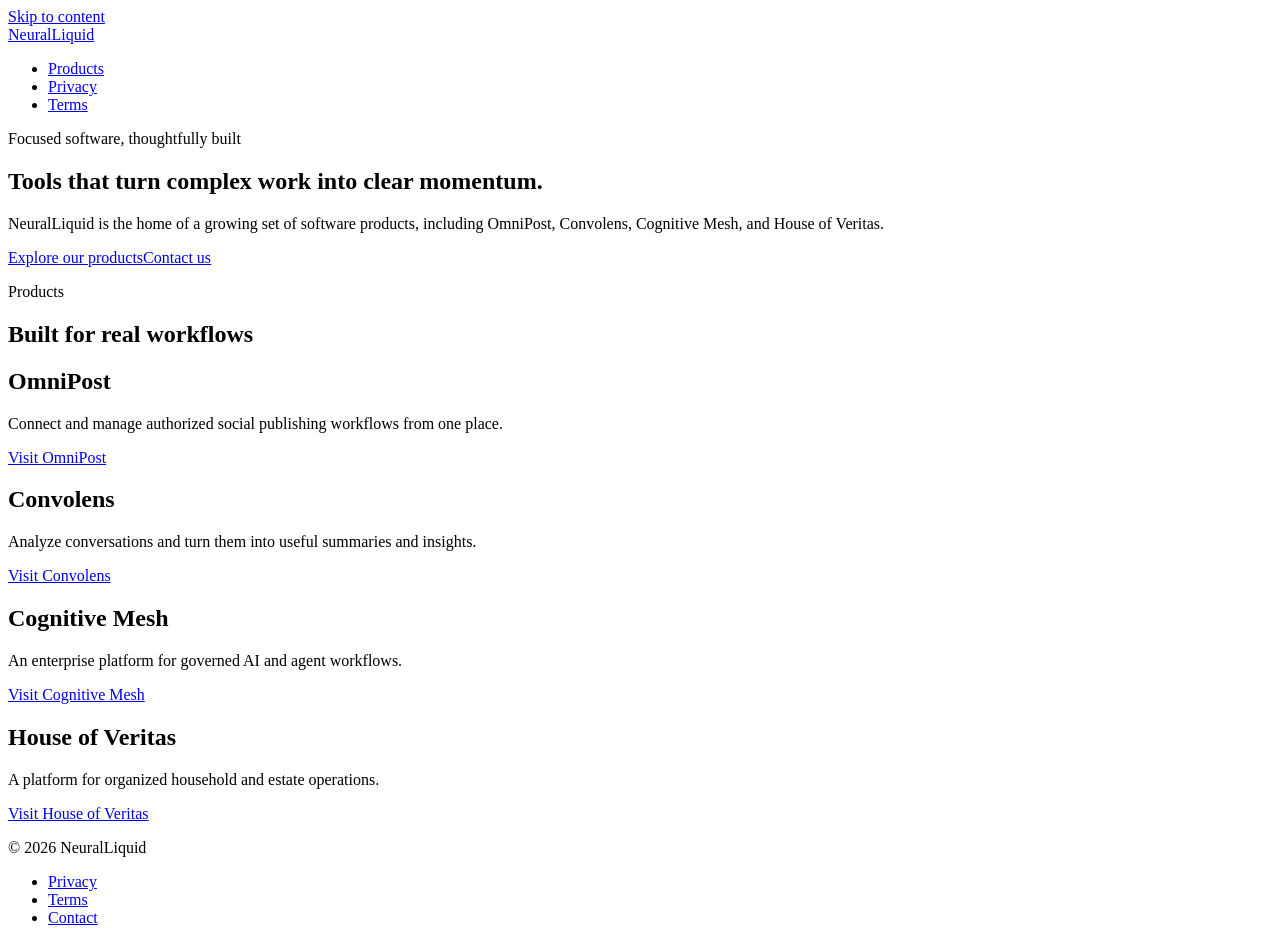
==== site/index.html @ 655962ce "Add NeuralLiquid website and legal policies" ====
<!doctype html>
<html lang="en">
<head>
  <meta charset="utf-8">
  <meta name="viewport" content="width=device-width, initial-scale=1">
  <meta name="description" content="NeuralLiquid builds focused software products for clearer work.">
  <title>NeuralLiquid</title>
  <link rel="stylesheet" href="/assets/site.css">
</head>
<body>
  <a class="skip-link" href="#main">Skip to content</a>
  <header class="site-header">
    <div class="bar">
      <a class="brand" href="/" aria-current="page">NeuralLiquid</a>
      <nav aria-label="Primary"><ul><li><a href="#products">Products</a></li><li><a href="/privacy/">Privacy</a></li><li><a href="/terms/">Terms</a></li></ul></nav>
    </div>
  </header>
  <main id="main">
    <section class="hero">
      <p class="eyebrow">Focused software, thoughtfully built</p>
      <h1>Tools that turn complex work into clear momentum.</h1>
      <p class="lede">NeuralLiquid is the home of a growing set of software products, including OmniPost, Convolens, Cognitive Mesh, and House of Veritas.</p>
      <div class="actions"><a class="button" href="#products">Explore our products</a><a class="button" href="mailto:omniposthq@gmail.com">Contact us</a></div>
    </section>
    <section id="products" aria-labelledby="products-title">
      <p class="eyebrow">Products</p>
      <h2 id="products-title">Built for real workflows</h2>
      <div class="grid">
        <article class="card"><h2>OmniPost</h2><p>Connect and manage authorized social publishing workflows from one place.</p><a href="https://omnipost.neuralliquid.ai">Visit OmniPost</a></article>
        <article class="card"><h2>Convolens</h2><p>Analyze conversations and turn them into useful summaries and insights.</p><a href="https://convolens.neuralliquid.ai">Visit Convolens</a></article>
        <article class="card"><h2>Cognitive Mesh</h2><p>An enterprise platform for governed AI and agent workflows.</p><a href="https://cognitive-mesh.neuralliquid.ai">Visit Cognitive Mesh</a></article>
        <article class="card"><h2>House of Veritas</h2><p>A platform for organized household and estate operations.</p><a href="https://hov.neuralliquid.ai">Visit House of Veritas</a></article>
      </div>
    </section>
  </main>
  <footer class="site-footer"><div class="bar"><p class="footer-note">© 2026 NeuralLiquid</p><ul class="footer-links"><li><a href="/privacy/">Privacy</a></li><li><a href="/terms/">Terms</a></li><li><a href="mailto:omniposthq@gmail.com">Contact</a></li></ul></div></footer>
</body>
</html>
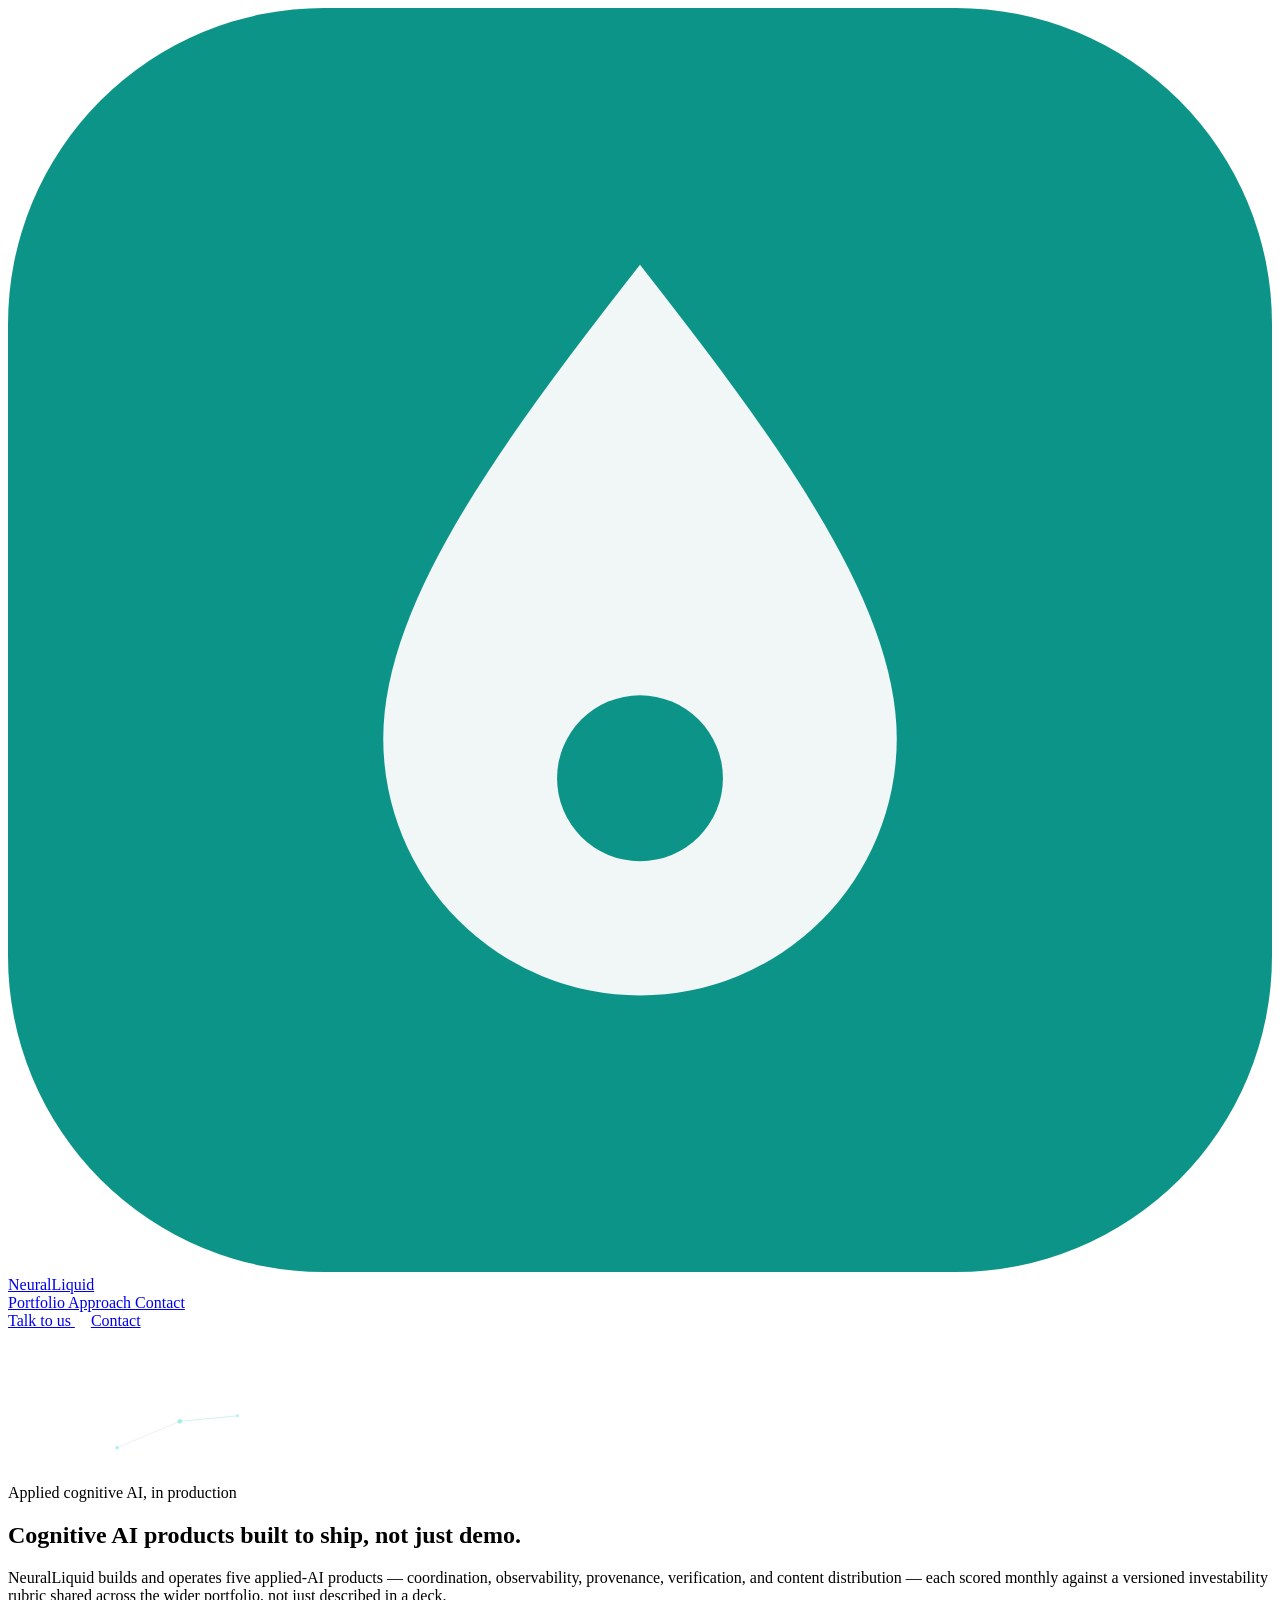
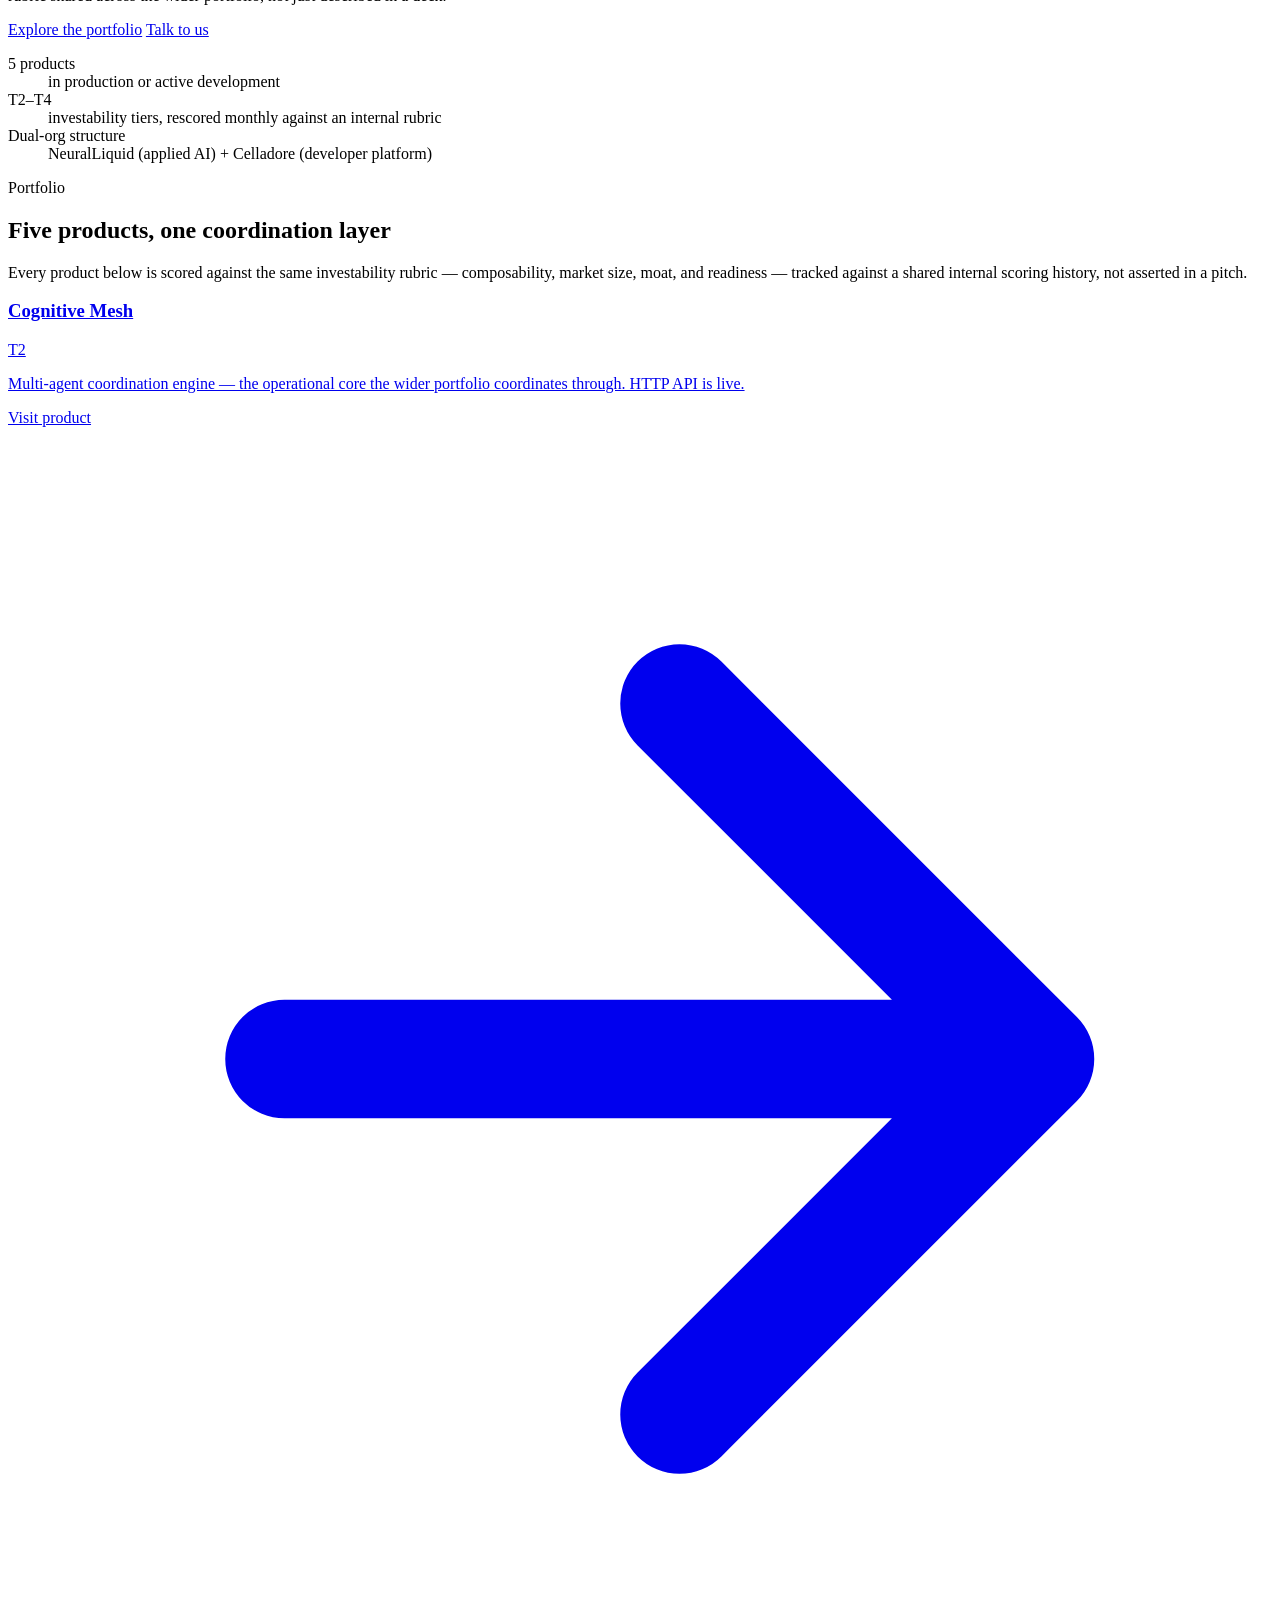
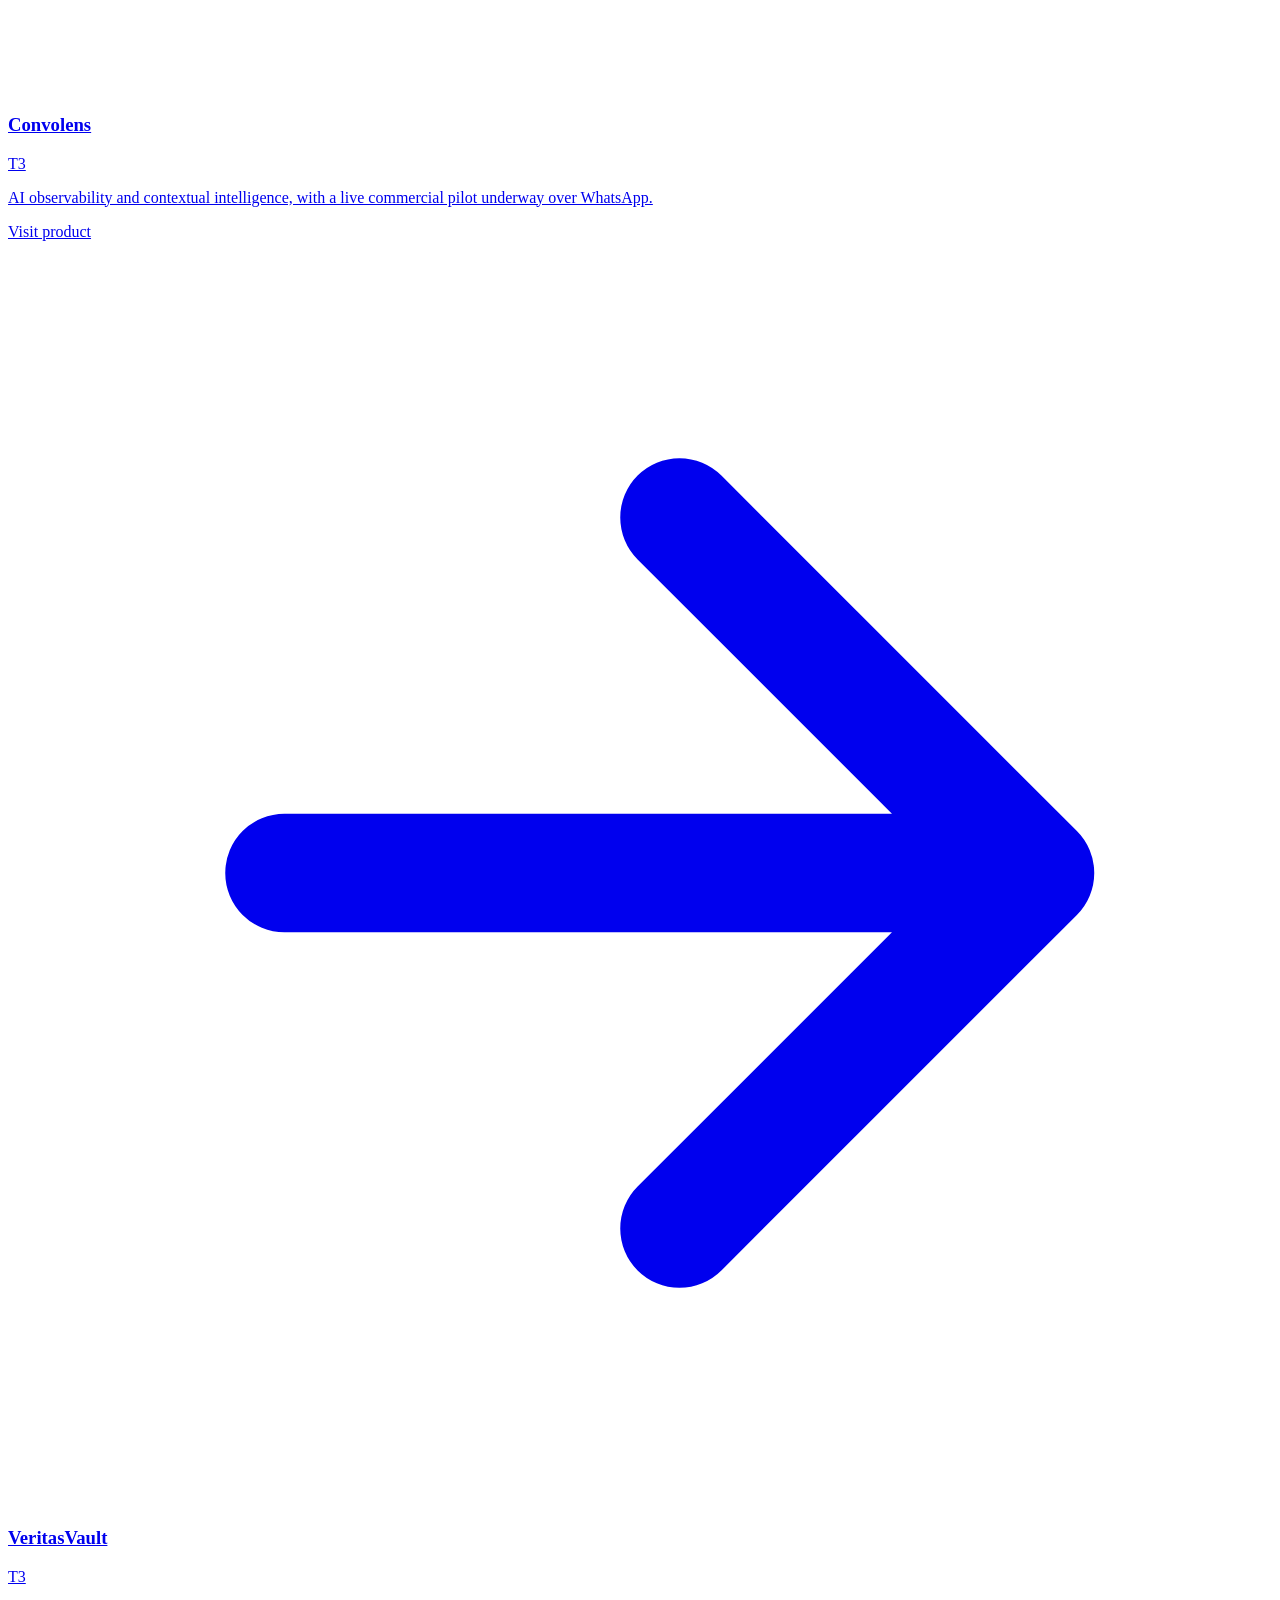
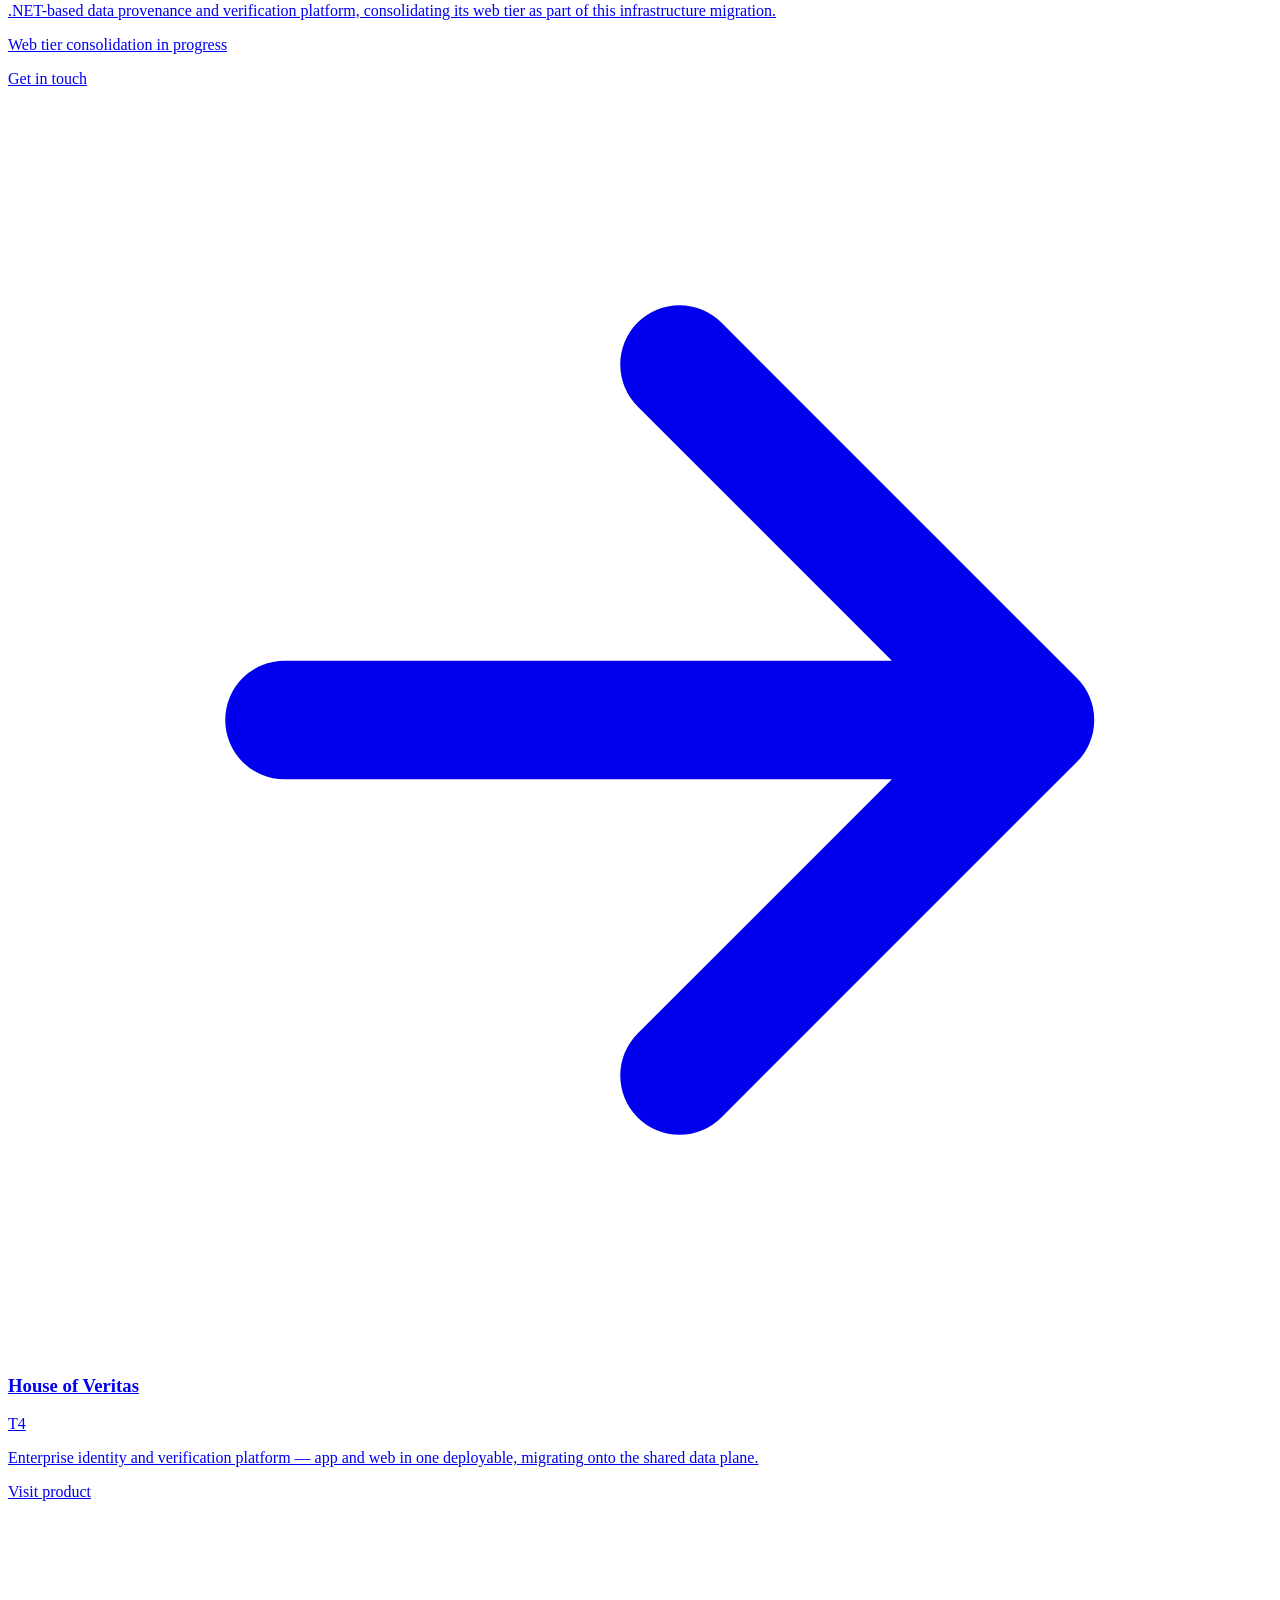
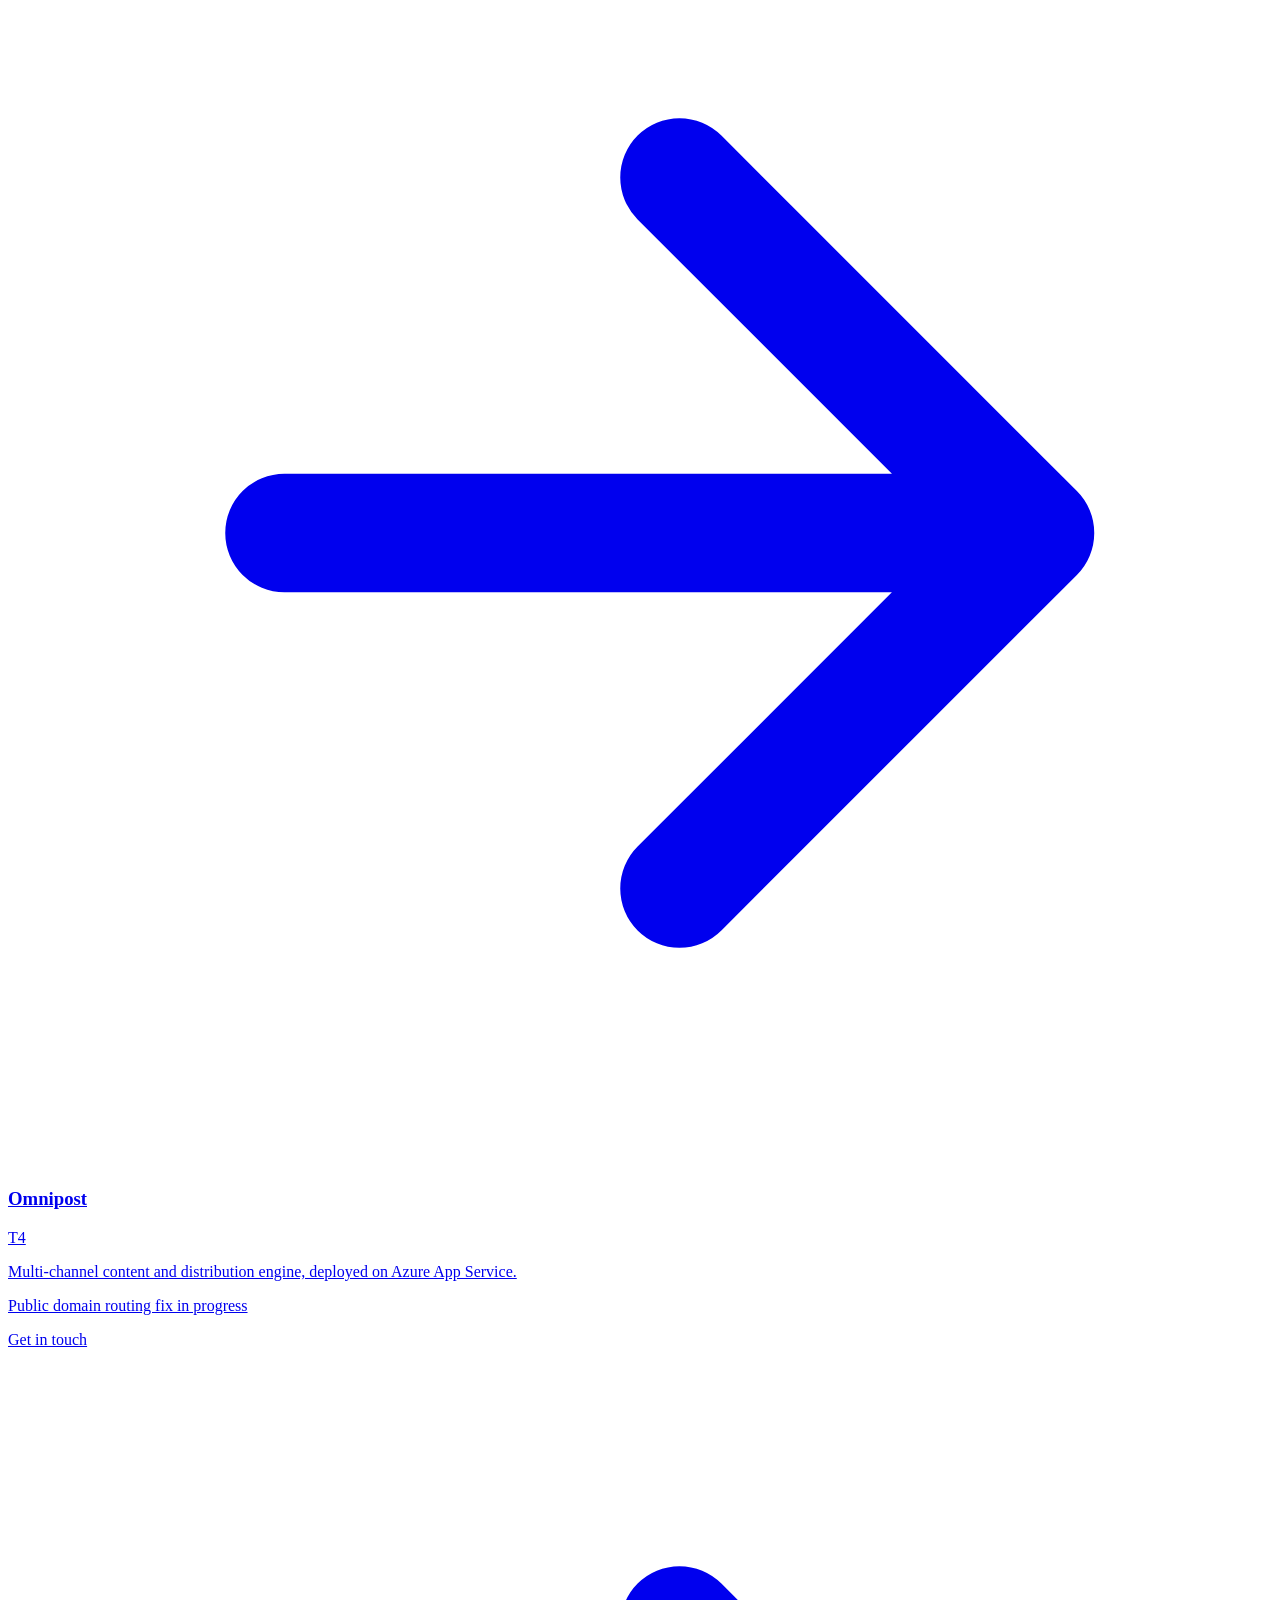
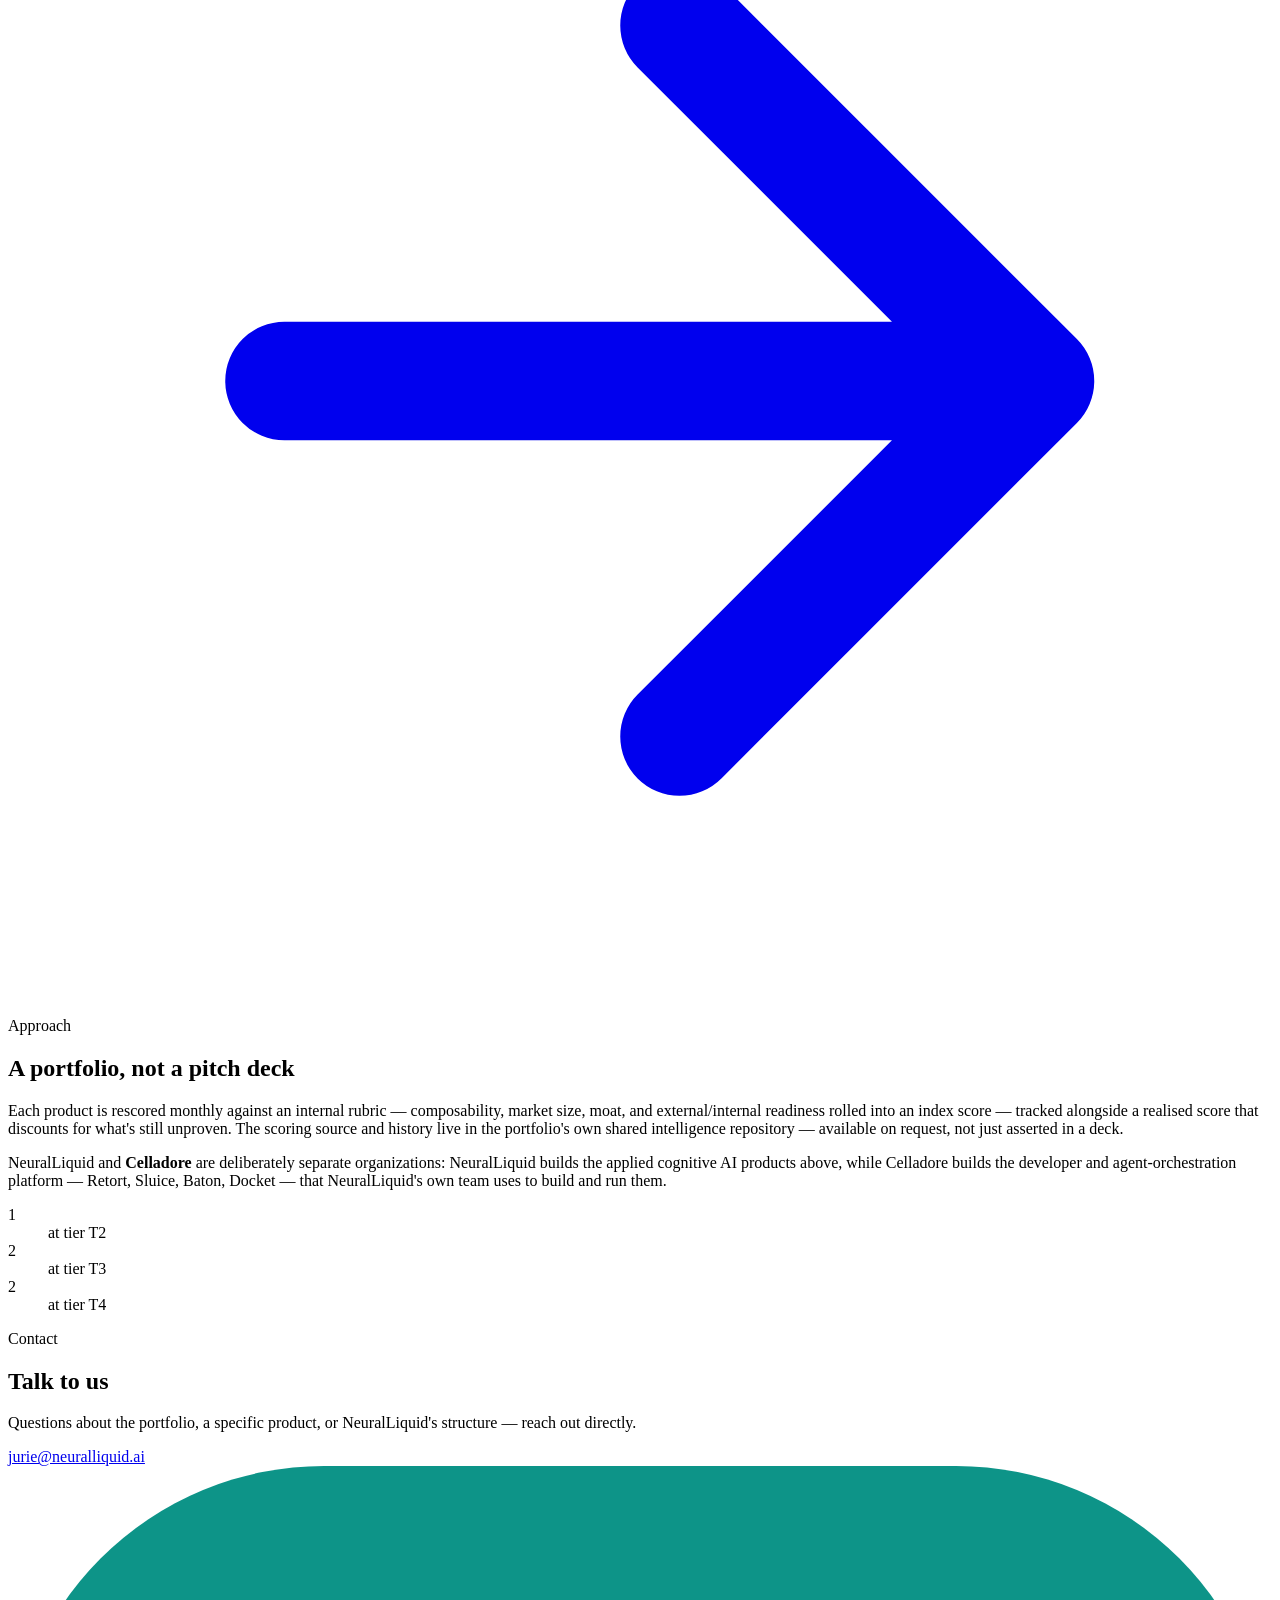
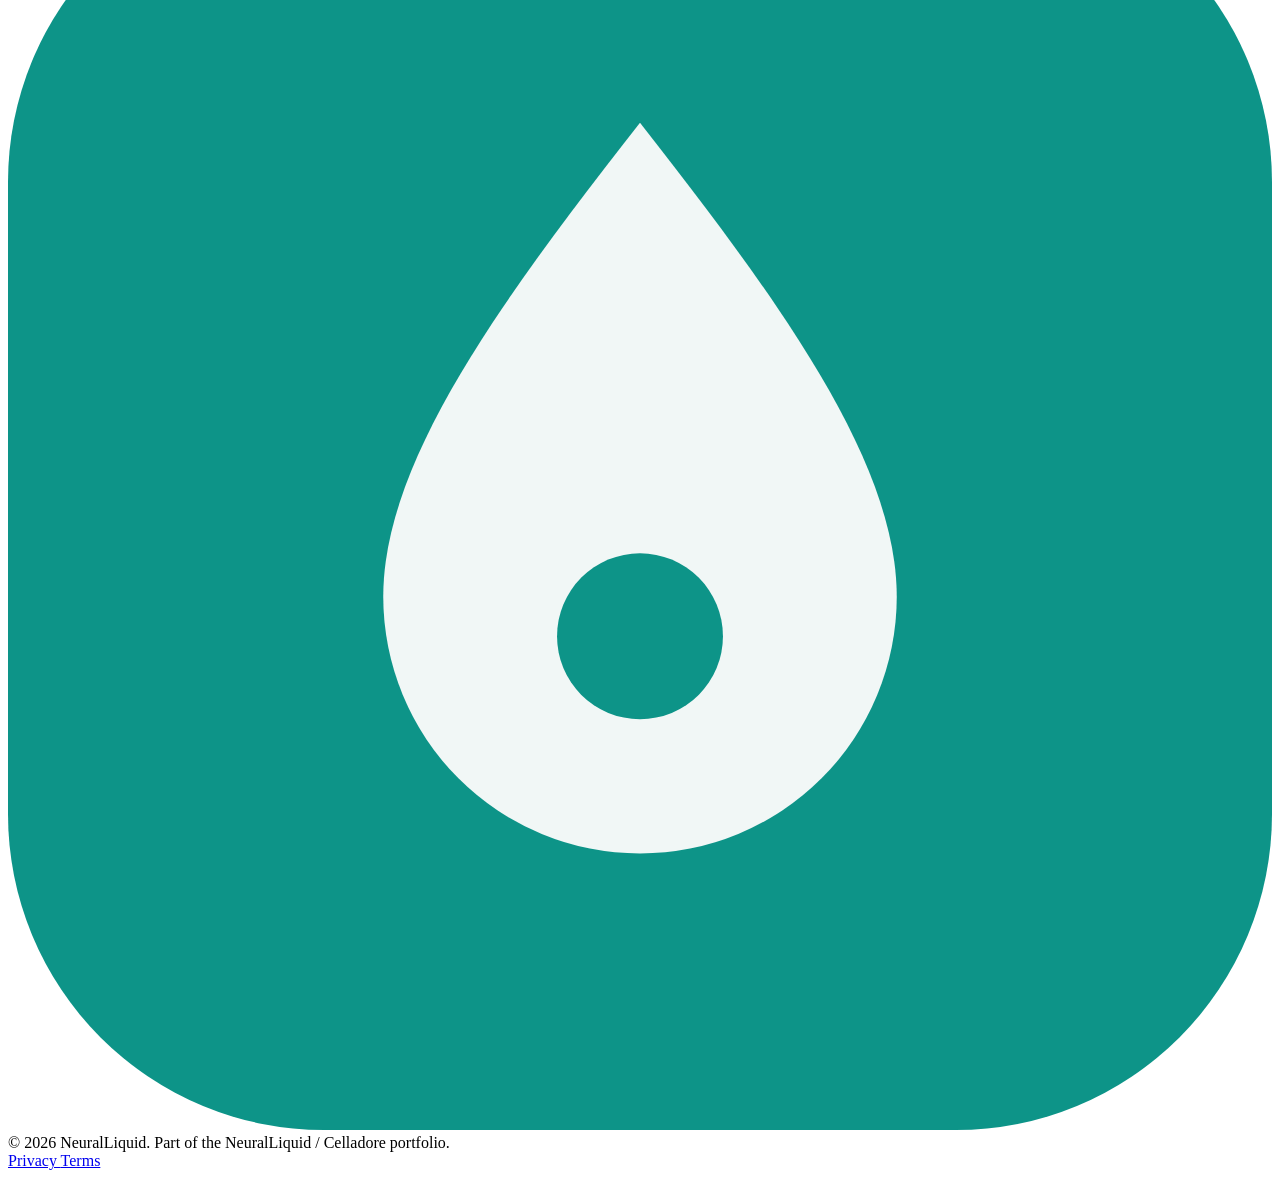
==== commit bfba6a2e: "Replace placeholder site with neuralliquid-web dist build" ====
--- a/site/index.html
+++ b/site/index.html
@@ -1,38 +1,64 @@
-<!doctype html>
-<html lang="en">
-<head>
-  <meta charset="utf-8">
-  <meta name="viewport" content="width=device-width, initial-scale=1">
-  <meta name="description" content="NeuralLiquid builds focused software products for clearer work.">
-  <title>NeuralLiquid</title>
-  <link rel="stylesheet" href="/assets/site.css">
-</head>
-<body>
-  <a class="skip-link" href="#main">Skip to content</a>
-  <header class="site-header">
-    <div class="bar">
-      <a class="brand" href="/" aria-current="page">NeuralLiquid</a>
-      <nav aria-label="Primary"><ul><li><a href="#products">Products</a></li><li><a href="/privacy/">Privacy</a></li><li><a href="/terms/">Terms</a></li></ul></nav>
-    </div>
-  </header>
-  <main id="main">
-    <section class="hero">
-      <p class="eyebrow">Focused software, thoughtfully built</p>
-      <h1>Tools that turn complex work into clear momentum.</h1>
-      <p class="lede">NeuralLiquid is the home of a growing set of software products, including OmniPost, Convolens, Cognitive Mesh, and House of Veritas.</p>
-      <div class="actions"><a class="button" href="#products">Explore our products</a><a class="button" href="mailto:omniposthq@gmail.com">Contact us</a></div>
-    </section>
-    <section id="products" aria-labelledby="products-title">
-      <p class="eyebrow">Products</p>
-      <h2 id="products-title">Built for real workflows</h2>
-      <div class="grid">
-        <article class="card"><h2>OmniPost</h2><p>Connect and manage authorized social publishing workflows from one place.</p><a href="https://omnipost.neuralliquid.ai">Visit OmniPost</a></article>
-        <article class="card"><h2>Convolens</h2><p>Analyze conversations and turn them into useful summaries and insights.</p><a href="https://convolens.neuralliquid.ai">Visit Convolens</a></article>
-        <article class="card"><h2>Cognitive Mesh</h2><p>An enterprise platform for governed AI and agent workflows.</p><a href="https://cognitive-mesh.neuralliquid.ai">Visit Cognitive Mesh</a></article>
-        <article class="card"><h2>House of Veritas</h2><p>A platform for organized household and estate operations.</p><a href="https://hov.neuralliquid.ai">Visit House of Veritas</a></article>
-      </div>
-    </section>
-  </main>
-  <footer class="site-footer"><div class="bar"><p class="footer-note">© 2026 NeuralLiquid</p><ul class="footer-links"><li><a href="/privacy/">Privacy</a></li><li><a href="/terms/">Terms</a></li><li><a href="mailto:omniposthq@gmail.com">Contact</a></li></ul></div></footer>
-</body>
-</html>
+<!DOCTYPE html><html lang="en"> <head><meta charset="UTF-8"><meta name="viewport" content="width=device-width, initial-scale=1.0"><link rel="icon" type="image/svg+xml" href="/favicon.svg"><link rel="canonical" href="https://neuralliquid.ai/"><title>NeuralLiquid — Applied Cognitive AI Portfolio</title><meta name="description" content="NeuralLiquid builds and operates five applied cognitive AI products — Cognitive Mesh, Convolens, VeritasVault, House of Veritas, and Omnipost — scored monthly against a versioned investability rubric."><meta property="og:type" content="website"><meta property="og:title" content="NeuralLiquid — Applied Cognitive AI Portfolio"><meta property="og:description" content="NeuralLiquid builds and operates five applied cognitive AI products — Cognitive Mesh, Convolens, VeritasVault, House of Veritas, and Omnipost — scored monthly against a versioned investability rubric."><meta property="og:url" content="https://neuralliquid.ai/"><meta name="twitter:card" content="summary_large_image"><meta name="twitter:title" content="NeuralLiquid — Applied Cognitive AI Portfolio"><meta name="twitter:description" content="NeuralLiquid builds and operates five applied cognitive AI products — Cognitive Mesh, Convolens, VeritasVault, House of Veritas, and Omnipost — scored monthly against a versioned investability rubric."><link rel="preconnect" href="https://fonts.googleapis.com"><link rel="preconnect" href="https://fonts.gstatic.com" crossorigin><link href="https://fonts.googleapis.com/css2?family=Inter:wght@400;500;600;700&family=Manrope:wght@500;600;700;800&display=swap" rel="stylesheet"><!--
+      Add `.js` before first paint so global.css's `.js .reveal` rule (start
+      hidden, IntersectionObserver fades in) only applies when JS actually
+      ran — synchronous (no defer/async/type=module) so there's no flash of
+      the visible state before this executes. Without JS, .reveal content
+      stays fully visible (see global.css's base .reveal rule) — content
+      never depends on script to be seen.
+
+      Shipped as an external file (public/detect-js.js), not inline: this
+      site's staticwebapp.config.json sets script-src 'self' with no
+      'unsafe-inline'/nonce/hash, which would silently block an inline
+      <script> in production while `pnpm preview` (no CSP headers applied)
+      showed it working fine — a same-origin external file needs no CSP
+      exception under 'self'.
+    --><script src="/detect-js.js"></script><link rel="stylesheet" href="/_astro/BaseLayout.w_aJb6yG.css"></head> <body> <!--
+      Scroll progress bar — pure CSS width driven by a script below, fixed
+      under the sticky header. Static (0 width) with no script running.
+    --> <div id="scroll-progress" aria-hidden="true" class="fixed left-0 top-0 z-50 h-0.5 bg-gradient-to-r from-accent to-violet" style="width: 0%;"></div> <header class="sticky top-0 z-40 border-b border-line bg-paper/80 backdrop-blur"> <div class="mx-auto flex max-w-5xl items-center justify-between px-6 py-4"> <a href="/" class="flex items-center gap-2.5 text-ink transition-opacity hover:opacity-80"> <svg class="h-8 w-8" viewBox="0 0 32 32" fill="none" xmlns="http://www.w3.org/2000/svg" role="img" aria-label="NeuralLiquid"> <rect width="32" height="32" rx="8" fill="#0d9488"></rect> <path d="M16 6.5c3.6 4.6 6.5 8.6 6.5 12a6.5 6.5 0 1 1-13 0c0-3.4 2.9-7.4 6.5-12Z" fill="#f1f7f6"></path> <circle cx="16" cy="19.5" r="2.1" fill="#0d9488"></circle> </svg> <span class="font-display text-sm font-semibold tracking-tight sm:text-base">NeuralLiquid</span> </a> <nav class="hidden items-center gap-8 sm:flex" aria-label="Primary"> <a href="/#portfolio" class="nav-link text-sm font-medium text-ink-soft transition-colors hover:text-ink"> Portfolio </a><a href="/#approach" class="nav-link text-sm font-medium text-ink-soft transition-colors hover:text-ink"> Approach </a><a href="/#contact" class="nav-link text-sm font-medium text-ink-soft transition-colors hover:text-ink"> Contact </a> </nav> <a href="/#contact" class="btn-secondary hidden text-xs sm:inline-flex sm:px-4 sm:py-2">
+Talk to us
+</a> <!-- Mobile: no hamburger — the three nav destinations are all on this
+         single page, so on small screens the CTA alone (which already
+         scrolls to #contact) covers the one action worth surfacing above
+         the fold; the rest is one scroll away. --> <a href="/#contact" class="btn-secondary text-xs sm:hidden" style="padding: 0.5rem 1rem;">
+Contact
+</a> </div> </header> <main>  <section id="about" class="relative overflow-hidden border-b border-line"> <canvas id="flow-canvas" class="absolute inset-0 h-full w-full" aria-hidden="true"></canvas> <script type="module">const l=document.getElementById("flow-canvas"),g=matchMedia("(prefers-reduced-motion: reduce)").matches;if(l&&!g){const e=l.getContext("2d");if(e){let f=function(){const i=l.getBoundingClientRect();c=i.width,s=i.height,y=Math.min(window.devicePixelRatio||1,2),l.width=c*y,l.height=s*y,e.setTransform(y,0,0,y,0,0);const t=Math.min(70,Math.round(c*s/18e3));o=Array.from({length:t},()=>({x:Math.random()*c,y:Math.random()*s,vx:(Math.random()-.5)*.25,vy:(Math.random()-.5)*.25,r:1+Math.random()*1.5}))},v=function(){e.clearRect(0,0,c,s);const i=130;for(const t of o){t.x+=t.vx,t.y+=t.vy,(t.x<0||t.x>c)&&(t.vx*=-1),(t.y<0||t.y>s)&&(t.vy*=-1);const a=m.x-t.x,r=m.y-t.y,n=Math.hypot(a,r);n<160&&n>.01&&(t.vx+=a/n*.006,t.vy+=r/n*.006);const d=Math.hypot(t.vx,t.vy),h=.6;d>h&&(t.vx=t.vx/d*h,t.vy=t.vy/d*h)}for(let t=0;t<o.length;t++)for(let a=t+1;a<o.length;a++){const r=o[t],n=o[a],d=Math.hypot(r.x-n.x,r.y-n.y);if(d<i){const h=(1-d/i)*.35;e.strokeStyle=(t+a)%2===0?`rgba(20, 184, 166, ${h})`:`rgba(167, 139, 250, ${h})`,e.lineWidth=1,e.beginPath(),e.moveTo(r.x,r.y),e.lineTo(n.x,n.y),e.stroke()}}for(const t of o)e.beginPath(),e.arc(t.x,t.y,t.r,0,Math.PI*2),e.fillStyle="rgba(94, 234, 212, 0.55)",e.fill();x=requestAnimationFrame(v)},c=0,s=0,y=Math.min(window.devicePixelRatio||1,2);const m={x:-1e3,y:-1e3};let o=[],x=requestAnimationFrame(v);f(),window.addEventListener("resize",f,{passive:!0}),window.addEventListener("pointermove",i=>{const t=l.getBoundingClientRect();m.x=i.clientX-t.left,m.y=i.clientY-t.top},{passive:!0}),document.addEventListener("visibilitychange",()=>{document.hidden?cancelAnimationFrame(x):x=requestAnimationFrame(v)})}}</script> <div id="hero-spotlight" aria-hidden="true" class="pointer-events-none absolute inset-0 opacity-0" style="background: radial-gradient(600px circle at var(--spot-x, 50%) var(--spot-y, 50%), rgba(20, 184, 166, 0.14), transparent 70%); transition: opacity 500ms ease;"></div> <div class="relative mx-auto max-w-5xl px-6 py-28 sm:py-36"> <span class="reveal inline-flex items-center gap-2 rounded-full border border-line bg-surface/70 px-3 py-1 text-xs font-medium tracking-wide text-accent-light" style="--reveal-delay:0s"> <span class="h-1.5 w-1.5 rounded-full bg-violet"></span>
+Applied cognitive AI, in production
+</span> <h1 class="reveal font-display mt-6 max-w-3xl text-4xl font-semibold leading-[1.1] tracking-tight sm:text-6xl" style="--reveal-delay:0.1s">
+Cognitive AI products built to <span class="gradient-text">ship</span>,
+        not just demo.
+</h1> <p class="reveal mt-6 max-w-2xl text-lg leading-relaxed text-ink-soft" style="--reveal-delay:0.2s">
+NeuralLiquid builds and operates five applied-AI products — coordination,
+        observability, provenance, verification, and content distribution —
+        each scored monthly against a versioned investability rubric shared
+        across the wider portfolio, not just described in a deck.
+</p> <div class="reveal mt-10 flex flex-col gap-4 sm:flex-row" style="--reveal-delay:0.3s"> <a href="#portfolio" class="btn-primary w-full sm:w-auto">Explore the portfolio</a> <a href="#contact" class="btn-secondary w-full sm:w-auto">Talk to us</a> </div> <dl class="reveal mt-16 grid max-w-2xl grid-cols-1 gap-6 sm:grid-cols-3" style="--reveal-delay:0.4s"> <div class="border-l-2 border-line pl-4"> <dt class="font-display text-sm font-semibold text-ink">  <span class="count-up" data-count-to="5"> 5 </span>  products </dt> <dd class="mt-1 text-xs text-muted">in production or active development</dd> </div><div class="border-l-2 border-line pl-4"> <dt class="font-display text-sm font-semibold text-ink"> T2–T4 </dt> <dd class="mt-1 text-xs text-muted">investability tiers, rescored monthly against an internal rubric</dd> </div><div class="border-l-2 border-line pl-4"> <dt class="font-display text-sm font-semibold text-ink"> Dual-org structure </dt> <dd class="mt-1 text-xs text-muted">NeuralLiquid (applied AI) + Celladore (developer platform)</dd> </div> </dl> </div> </section> <section id="portfolio" class="border-b border-line bg-paper"> <div class="mx-auto max-w-5xl px-6 py-20 sm:py-28"> <div class="reveal"> <span class="text-xs font-semibold uppercase tracking-[0.2em] text-accent-light">Portfolio</span> <h2 class="font-display mt-3 text-2xl font-semibold text-ink sm:text-3xl">
+Five products, one coordination layer
+</h2> <p class="mt-3 max-w-xl text-ink-soft">
+Every product below is scored against the same investability
+          rubric — composability, market size, moat, and readiness — tracked
+          against a shared internal scoring history, not asserted in a
+          pitch.
+</p> </div> <div class="mt-10 grid gap-5 sm:grid-cols-2"> <a href="https://cognitive-mesh.neuralliquid.ai" target="_blank" rel="noopener noreferrer" class="card-glow reveal group flex flex-col justify-between rounded-2xl border border-line bg-surface p-6" style="--reveal-delay:0.05s"> <div> <div class="flex items-start justify-between gap-3"> <h3 class="font-display text-lg font-semibold text-ink">Cognitive Mesh</h3> <span class="tier-badge shrink-0">T2</span> </div> <p class="mt-2 text-sm leading-relaxed text-ink-soft">Multi-agent coordination engine — the operational core the wider portfolio coordinates through. HTTP API is live.</p>  </div> <span class="mt-6 inline-flex items-center gap-1.5 text-sm font-medium text-accent-light"> Visit product <svg class="h-3.5 w-3.5 transition-transform group-hover:translate-x-0.5" viewBox="0 0 16 16" fill="none" xmlns="http://www.w3.org/2000/svg"> <path d="M3.5 8h9M8.5 3.5 13 8l-4.5 4.5" stroke="currentColor" stroke-width="1.5" stroke-linecap="round" stroke-linejoin="round"></path> </svg> </span> </a> <script type="module">const r=matchMedia("(pointer: fine)").matches,l=matchMedia("(prefers-reduced-motion: reduce)").matches;r&&!l&&document.querySelectorAll(".card-glow").forEach(e=>{e.addEventListener("pointermove",o=>{const t=e.getBoundingClientRect(),s=(o.clientX-t.left)/t.width,i=(o.clientY-t.top)/t.height,n=6;e.style.setProperty("--tilt-x",`${(.5-i)*n}deg`),e.style.setProperty("--tilt-y",`${(s-.5)*n}deg`),e.style.setProperty("--mx",`${s*100}%`),e.style.setProperty("--my",`${i*100}%`)},{passive:!0}),e.addEventListener("pointerleave",()=>{e.style.setProperty("--tilt-x","0deg"),e.style.setProperty("--tilt-y","0deg")})});</script><a href="https://convolens.neuralliquid.ai" target="_blank" rel="noopener noreferrer" class="card-glow reveal group flex flex-col justify-between rounded-2xl border border-line bg-surface p-6" style="--reveal-delay:0.1s"> <div> <div class="flex items-start justify-between gap-3"> <h3 class="font-display text-lg font-semibold text-ink">Convolens</h3> <span class="tier-badge shrink-0">T3</span> </div> <p class="mt-2 text-sm leading-relaxed text-ink-soft">AI observability and contextual intelligence, with a live commercial pilot underway over WhatsApp.</p>  </div> <span class="mt-6 inline-flex items-center gap-1.5 text-sm font-medium text-accent-light"> Visit product <svg class="h-3.5 w-3.5 transition-transform group-hover:translate-x-0.5" viewBox="0 0 16 16" fill="none" xmlns="http://www.w3.org/2000/svg"> <path d="M3.5 8h9M8.5 3.5 13 8l-4.5 4.5" stroke="currentColor" stroke-width="1.5" stroke-linecap="round" stroke-linejoin="round"></path> </svg> </span> </a> <a href="/#contact" class="card-glow reveal group flex flex-col justify-between rounded-2xl border border-line bg-surface p-6" style="--reveal-delay:0.15000000000000002s"> <div> <div class="flex items-start justify-between gap-3"> <h3 class="font-display text-lg font-semibold text-ink">VeritasVault</h3> <span class="tier-badge shrink-0">T3</span> </div> <p class="mt-2 text-sm leading-relaxed text-ink-soft">.NET-based data provenance and verification platform, consolidating its web tier as part of this infrastructure migration.</p> <p class="mt-2 text-xs italic text-muted">Web tier consolidation in progress</p> </div> <span class="mt-6 inline-flex items-center gap-1.5 text-sm font-medium text-accent-light"> Get in touch <svg class="h-3.5 w-3.5 transition-transform group-hover:translate-x-0.5" viewBox="0 0 16 16" fill="none" xmlns="http://www.w3.org/2000/svg"> <path d="M3.5 8h9M8.5 3.5 13 8l-4.5 4.5" stroke="currentColor" stroke-width="1.5" stroke-linecap="round" stroke-linejoin="round"></path> </svg> </span> </a> <a href="https://hov.neuralliquid.ai" target="_blank" rel="noopener noreferrer" class="card-glow reveal group flex flex-col justify-between rounded-2xl border border-line bg-surface p-6" style="--reveal-delay:0.2s"> <div> <div class="flex items-start justify-between gap-3"> <h3 class="font-display text-lg font-semibold text-ink">House of Veritas</h3> <span class="tier-badge shrink-0">T4</span> </div> <p class="mt-2 text-sm leading-relaxed text-ink-soft">Enterprise identity and verification platform — app and web in one deployable, migrating onto the shared data plane.</p>  </div> <span class="mt-6 inline-flex items-center gap-1.5 text-sm font-medium text-accent-light"> Visit product <svg class="h-3.5 w-3.5 transition-transform group-hover:translate-x-0.5" viewBox="0 0 16 16" fill="none" xmlns="http://www.w3.org/2000/svg"> <path d="M3.5 8h9M8.5 3.5 13 8l-4.5 4.5" stroke="currentColor" stroke-width="1.5" stroke-linecap="round" stroke-linejoin="round"></path> </svg> </span> </a> <a href="/#contact" class="card-glow reveal group flex flex-col justify-between rounded-2xl border border-line bg-surface p-6" style="--reveal-delay:0.25s"> <div> <div class="flex items-start justify-between gap-3"> <h3 class="font-display text-lg font-semibold text-ink">Omnipost</h3> <span class="tier-badge shrink-0">T4</span> </div> <p class="mt-2 text-sm leading-relaxed text-ink-soft">Multi-channel content and distribution engine, deployed on Azure App Service.</p> <p class="mt-2 text-xs italic text-muted">Public domain routing fix in progress</p> </div> <span class="mt-6 inline-flex items-center gap-1.5 text-sm font-medium text-accent-light"> Get in touch <svg class="h-3.5 w-3.5 transition-transform group-hover:translate-x-0.5" viewBox="0 0 16 16" fill="none" xmlns="http://www.w3.org/2000/svg"> <path d="M3.5 8h9M8.5 3.5 13 8l-4.5 4.5" stroke="currentColor" stroke-width="1.5" stroke-linecap="round" stroke-linejoin="round"></path> </svg> </span> </a>  </div> </div> </section> <section id="approach" class="border-b border-line"> <div class="mx-auto max-w-5xl px-6 py-20 sm:py-28"> <div class="reveal"> <span class="text-xs font-semibold uppercase tracking-[0.2em] text-accent-light">Approach</span> <h2 class="font-display mt-3 text-2xl font-semibold text-ink sm:text-3xl">
+A portfolio, not a pitch deck
+</h2> <p class="mt-4 max-w-2xl text-ink-soft">
+Each product is rescored monthly against an internal rubric —
+          composability, market size, moat, and external/internal readiness
+          rolled into an index score — tracked alongside a realised score
+          that discounts for what's still unproven. The scoring source and
+          history live in the portfolio's own shared intelligence repository
+          — available on request, not just asserted in a deck.
+</p> <p class="mt-4 max-w-2xl text-ink-soft">
+NeuralLiquid and <strong class="text-ink">Celladore</strong> are
+          deliberately separate organizations: NeuralLiquid builds the
+          applied cognitive AI products above, while Celladore builds the
+          developer and agent-orchestration platform — Retort, Sluice, Baton,
+          Docket — that NeuralLiquid's own team uses to build and run them.
+</p> </div> <dl class="reveal mt-12 grid max-w-md grid-cols-3 gap-6" style="--reveal-delay:0.15s"> <div class="border-l-2 border-line pl-4"> <dt class="font-display text-2xl font-semibold text-ink">1</dt> <dd class="mt-1 text-xs text-muted">at tier T2</dd> </div><div class="border-l-2 border-line pl-4"> <dt class="font-display text-2xl font-semibold text-ink">2</dt> <dd class="mt-1 text-xs text-muted">at tier T3</dd> </div><div class="border-l-2 border-line pl-4"> <dt class="font-display text-2xl font-semibold text-ink">2</dt> <dd class="mt-1 text-xs text-muted">at tier T4</dd> </div> </dl> </div> </section> <section id="contact" class="relative overflow-hidden"> <div aria-hidden="true" class="pointer-events-none absolute -bottom-32 left-1/2 h-96 w-[40rem] -translate-x-1/2 rounded-full bg-violet/10 blur-[100px]"></div> <div class="relative mx-auto max-w-5xl px-6 py-20 sm:py-28"> <div class="reveal"> <span class="text-xs font-semibold uppercase tracking-[0.2em] text-accent-light">Contact</span> <h2 class="font-display mt-3 text-2xl font-semibold text-ink sm:text-3xl">
+Talk to us
+</h2> <p class="mt-3 max-w-xl text-ink-soft">
+Questions about the portfolio, a specific product, or NeuralLiquid's
+          structure — reach out directly.
+</p> <a href="mailto:jurie@neuralliquid.ai" class="btn-primary mt-8">
+jurie@neuralliquid.ai
+</a> </div> </div> </section>  </main> <footer class="border-t border-line"> <div class="mx-auto flex max-w-5xl flex-col gap-4 px-6 py-10 text-sm text-muted sm:flex-row sm:items-center sm:justify-between"> <div class="flex items-center gap-2"> <svg class="h-5 w-5 opacity-80" viewBox="0 0 32 32" fill="none" xmlns="http://www.w3.org/2000/svg" role="img" aria-label="NeuralLiquid"> <rect width="32" height="32" rx="8" fill="#0d9488"></rect> <path d="M16 6.5c3.6 4.6 6.5 8.6 6.5 12a6.5 6.5 0 1 1-13 0c0-3.4 2.9-7.4 6.5-12Z" fill="#f1f7f6"></path> <circle cx="16" cy="19.5" r="2.1" fill="#0d9488"></circle> </svg> <span>&copy; 2026 NeuralLiquid. Part of the NeuralLiquid / Celladore portfolio.</span> </div> <div class="flex items-center gap-6"> <a href="https://neuralliquid.ai/privacy" class="nav-link hover:text-ink-soft"> Privacy </a><a href="https://neuralliquid.ai/terms" class="nav-link hover:text-ink-soft"> Terms </a> </div> </div> </footer> <script type="module">const c=document.getElementById("scroll-progress");if(c){const e=()=>{const s=document.documentElement,t=s.scrollHeight-s.clientHeight,r=t>0?s.scrollTop/t*100:0;c.style.width=`${r}%`};e(),document.addEventListener("scroll",e,{passive:!0}),window.addEventListener("resize",e,{passive:!0})}const i=matchMedia("(prefers-reduced-motion: reduce)").matches,n=document.querySelectorAll(".reveal");if(i)n.forEach(e=>e.classList.add("is-visible"));else if(n.length){const e=new IntersectionObserver(s=>{for(const t of s)t.isIntersecting&&(t.target.classList.add("is-visible"),e.unobserve(t.target))},{threshold:.15,rootMargin:"0px 0px -40px 0px"});n.forEach(s=>e.observe(s))}const l=matchMedia("(pointer: fine)").matches;l&&!i&&document.querySelectorAll(".btn-primary, .btn-secondary").forEach(e=>{e.addEventListener("pointermove",s=>{const t=e.getBoundingClientRect(),r=s.clientX-t.left-t.width/2,a=s.clientY-t.top-t.height/2,o=6;e.style.setProperty("--magnet-x",`${Math.max(-o,Math.min(o,r*.25))}px`),e.style.setProperty("--magnet-y",`${Math.max(-o,Math.min(o,a*.25))}px`)},{passive:!0}),e.addEventListener("pointerleave",()=>{e.style.setProperty("--magnet-x","0px"),e.style.setProperty("--magnet-y","0px")})});</script> </body> </html> <script type="module">const o=document.getElementById("about"),e=document.getElementById("hero-spotlight"),l=matchMedia("(pointer: fine)").matches,d=matchMedia("(prefers-reduced-motion: reduce)").matches;o&&e&&l&&!d&&(o.addEventListener("pointermove",n=>{const t=o.getBoundingClientRect(),c=(n.clientX-t.left)/t.width*100,r=(n.clientY-t.top)/t.height*100;e.style.setProperty("--spot-x",`${c}%`),e.style.setProperty("--spot-y",`${r}%`),e.style.opacity="1"},{passive:!0}),o.addEventListener("pointerleave",()=>{e.style.opacity="0"}));const s=document.querySelector(".count-up");if(s&&!d){const n=Number(s.dataset.countTo),t=new IntersectionObserver(c=>{for(const r of c){if(!r.isIntersecting)continue;t.disconnect();const u=900,p=performance.now(),i=m=>{const a=Math.min(1,(m-p)/u),h=1-Math.pow(1-a,3);s.textContent=String(Math.round(h*n)),a<1&&requestAnimationFrame(i)};requestAnimationFrame(i)}},{threshold:.5});t.observe(s)}</script>
